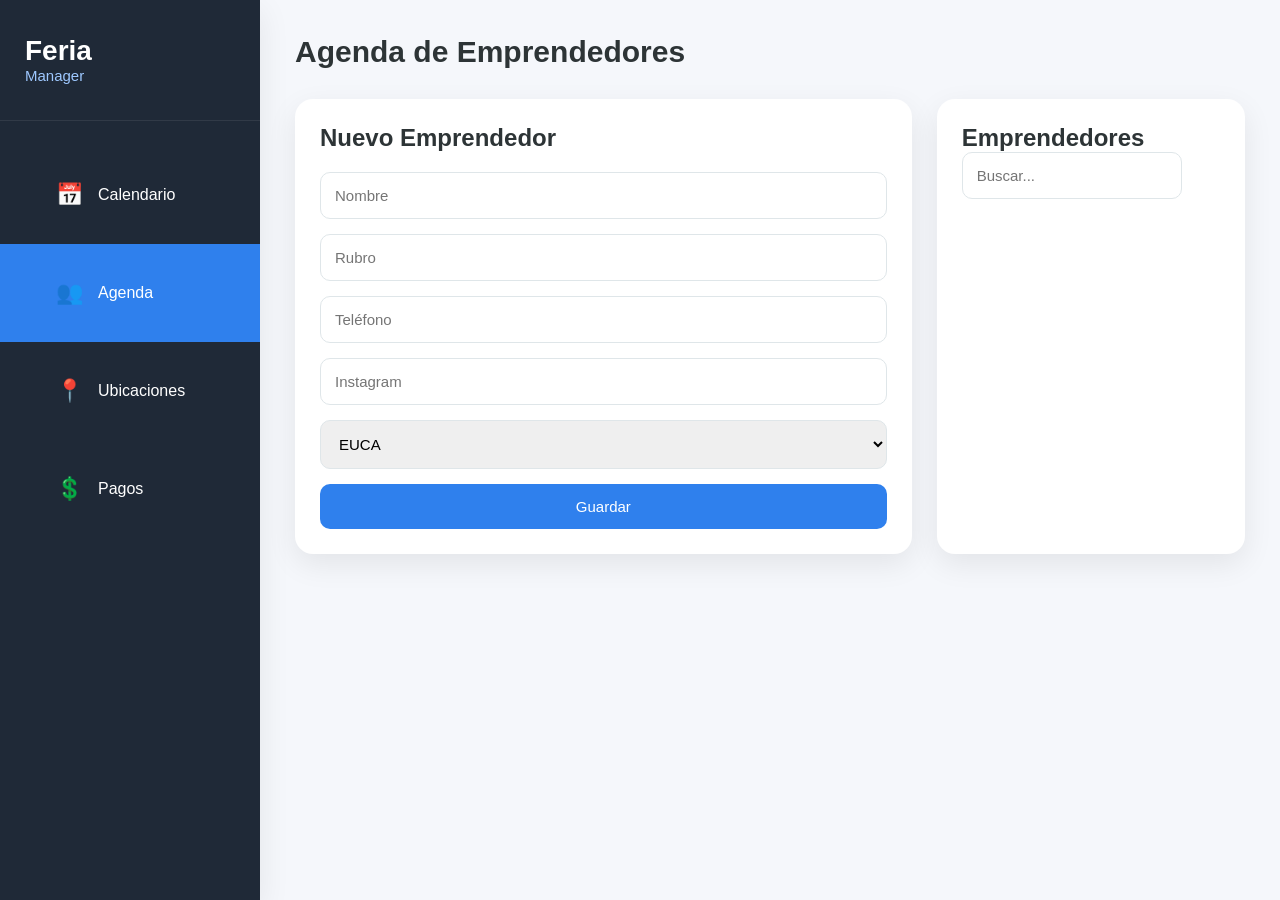
==== agenda.html @ 509d6440 "Add files via upload" ====
<!DOCTYPE html>
<html lang="es">

<head>

    <meta charset="UTF-8">

    <meta name="viewport" content="width=device-width, initial-scale=1.0">

    <title>Agenda</title>

    <link rel="stylesheet" href="css/style.css">

</head>

<body>
    <aside class="sidebar" id="sidebar">

        <div class="logo">
    
            <h2>Feria</h2>
    
            <span>Manager</span>
    
        </div>
    
        <nav>
    
            <ul>
    
                <li id="menuCalendario">
                    <a href="index.html">
                        <span>📅</span>
                        Calendario
                    </a>
                </li>
    
                <li id="menuAgenda">
                    <a href="agenda.html">
                        <span>👥</span>
                        Agenda
                    </a>
                </li>
    
                <li id="menuUbicaciones">
                    <a href="ubicaciones.html">
                        <span>📍</span>
                        Ubicaciones
                    </a>
                </li>
    
                <li id="menuPagos">
                    <a href="pagos.html">
                        <span>💲</span>
                        Pagos
                    </a>
                </li>
    
            </ul>
    
        </nav>
    
    </aside>

<div class="contenido">

<header>

<h1>Agenda de Emprendedores</h1>

</header>

<main>

<section class="tarjeta">

<h2>Nuevo Emprendedor</h2>

<form id="formAgenda">

<input
type="text"
id="nombre"
placeholder="Nombre"
required>

<input
type="text"
id="rubro"
placeholder="Rubro">

<input
type="text"
id="telefono"
placeholder="Teléfono">

<input
type="text"
id="instagram"
placeholder="Instagram">

<select id="feria">

<option value="EUCA">EUCA</option>

<option value="PLATE">PLATE</option>

</select>

<button type="submit">

Guardar

</button>

</form>

</section>

<section class="tarjeta">

<h2>Emprendedores</h2>

<input
type="text"
id="buscar"
placeholder="Buscar...">

<div id="listaAgenda"></div>

</section>

</main>

</div>

<script src="js/storage.js"></script>

<script src="js/agenda.js"></script>
<script>

    document.getElementById("menuAgenda").classList.add("activo");
    
    </script>

</body>

</html>
---- css/style.css ----
/* ===========================
   FERIA MANAGER
   Hoja de estilos principal
=========================== */

*{
    margin:0;
    padding:0;
    box-sizing:border-box;
}

:root{

    --color-principal:#2F80ED;
    --color-principal-hover:#1769d6;

    --color-fondo:#f5f7fb;
    --color-menu:#1f2937;

    --color-blanco:#ffffff;

    --color-texto:#2d3436;
    --color-texto-claro:#7f8c8d;

    --color-borde:#e5e7eb;

    --sombra:0 10px 30px rgba(0,0,0,.08);

    --radio:18px;

    --transicion:.25s;

}

body{

    font-family:'Poppins',sans-serif;
    background:var(--color-fondo);
    color:var(--color-texto);

    overflow-x:hidden;

}

/* APP */

.app{

    display:flex;

    min-height:100vh;

}

/* MENU */

.sidebar{

    width:260px;

    background:var(--color-menu);

    color:white;

    display:flex;

    flex-direction:column;

    transition:.35s;

    box-shadow:var(--sombra);

    position:fixed;

    left:0;

    top:0;

    bottom:0;

    z-index:100;

}

.logo{

    padding:35px 25px;

    border-bottom:1px solid rgba(255,255,255,.08);

}

.logo h2{

    font-size:28px;

    font-weight:700;

}

.logo span{

    color:#9ec8ff;

    font-size:15px;

}

.sidebar ul{

    list-style:none;

    margin-top:25px;

}

.sidebar li{

    display:flex;

    align-items:center;

    gap:15px;

    padding:18px 28px;

    cursor:pointer;

    transition:var(--transicion);

    font-size:16px;

}

.sidebar li:hover{

    background:rgba(255,255,255,.08);

}

.sidebar li.activo{

    background:var(--color-principal);

}

.sidebar li span{

    font-size:22px;

}

/* CONTENIDO */

.contenido{

    flex:1;

    margin-left:260px;

    padding:35px;

}

/* HEADER */

header{

    display:flex;

    justify-content:space-between;

    align-items:center;

    margin-bottom:30px;

}

header h1{

    font-size:30px;

    font-weight:600;

}

.menu{

    display:none;

}

/* MAIN */

main{

    display:grid;

    grid-template-columns:2fr 1fr;

    gap:25px;

}
/* ==========================================
   TARJETAS
========================================== */

.tarjeta,
.detalle{

    background:var(--color-blanco);

    border-radius:var(--radio);

    box-shadow:var(--sombra);

    padding:25px;

    animation:aparecer .5s ease;

}

.detalle{

    display:flex;

    flex-direction:column;

    gap:20px;

    min-height:620px;

}

/* ==========================================
   CABECERA DEL CALENDARIO
========================================== */

.cabecera-calendario{

    display:flex;

    justify-content:space-between;

    align-items:center;

    margin-bottom:25px;

}

.cabecera-calendario h2{

    font-size:24px;

    font-weight:600;

}

.cabecera-calendario button{

    width:45px;

    height:45px;

    border:none;

    border-radius:50%;

    cursor:pointer;

    background:var(--color-principal);

    color:white;

    font-size:18px;

    transition:.25s;

}

.cabecera-calendario button:hover{

    background:var(--color-principal-hover);

    transform:scale(1.08);

}

/* ==========================================
   DÍAS DE LA SEMANA
========================================== */

.dias-semana{

    display:grid;

    grid-template-columns:repeat(7,1fr);

    margin-bottom:15px;

}

.dias-semana div{

    text-align:center;

    font-weight:600;

    color:var(--color-texto-claro);

    padding:10px;

}

/* ==========================================
   CALENDARIO
========================================== */

.calendario{

    display:grid;

    grid-template-columns:repeat(7,1fr);

    gap:10px;

}

.dia{

    height:90px;

    border-radius:16px;

    background:#fafafa;

    display:flex;

    justify-content:center;

    align-items:center;

    cursor:pointer;

    font-weight:600;

    border:2px solid transparent;

    transition:.25s;

    position:relative;

}

.dia:hover{

    transform:translateY(-4px);

    background:#eef5ff;

    border-color:var(--color-principal);

}

.vacio{

    background:transparent;

    pointer-events:none;

    box-shadow:none;

}

/* Día seleccionado */

.seleccionado{

    background:var(--color-principal);

    color:white;

}

/* Hoy */

.hoy{

    border:2px solid #27ae60;

}

/* ==========================================
   FERIAS
========================================== */

.euca{

    background:#27ae60 !important;

    color:white;

}

.plate{

    background:#e67e22 !important;

    color:white;

}

.euca::after{

    content:"E";

    position:absolute;

    bottom:6px;

    right:8px;

    font-size:12px;

    font-weight:bold;

}

.plate::after{

    content:"P";

    position:absolute;

    bottom:6px;

    right:8px;

    font-size:12px;

    font-weight:bold;

}

/* ==========================================
   PANEL DERECHO
========================================== */

.detalle h3{

    font-size:22px;

}

#detalleDia{

    background:#f7f9fc;

    border-radius:15px;

    padding:20px;

    min-height:180px;

    line-height:1.7;

    border:1px solid var(--color-borde);

}

.botones{

    display:flex;

    flex-direction:column;

    gap:15px;

}

.botones button{

    border:none;

    cursor:pointer;

    padding:16px;

    border-radius:14px;

    color:white;

    font-size:16px;

    font-weight:600;

    transition:.25s;

}

#btnEuca{

    background:#27ae60;

}

#btnPlate{

    background:#e67e22;

}

.botones button:hover{

    transform:translateY(-3px);

    box-shadow:0 10px 20px rgba(0,0,0,.15);

}

/* ==========================================
   ANIMACIONES
========================================== */

@keyframes aparecer{

    from{

        opacity:0;

        transform:translateY(20px);

    }

    to{

        opacity:1;

        transform:translateY(0);

    }

}

/* ==========================================
   SCROLL
========================================== */

::-webkit-scrollbar{

    width:10px;

}

::-webkit-scrollbar-thumb{

    background:var(--color-principal);

    border-radius:20px;

}

::-webkit-scrollbar-track{

    background:#edf2f7;

}

/* ==========================================
   RESPONSIVE
========================================== */

@media(max-width:1000px){

    main{

        grid-template-columns:1fr;

    }

    .detalle{

        min-height:auto;

    }

}

@media(max-width:768px){

    .sidebar{

        width:220px;

        transform:translateX(-100%);

    }

    .sidebar.abierto{

        transform:translateX(0);

    }

    .contenido{

        margin-left:0;

        padding:20px;

    }

    .menu{

        display:flex;

        align-items:center;

        justify-content:center;

        width:45px;

        height:45px;

        border-radius:10px;

        background:var(--color-principal);

        color:white;

        cursor:pointer;

        font-size:22px;

    }

    header{

        gap:15px;

    }

    header h1{

        font-size:22px;

    }

    .dia{

        height:65px;

        font-size:14px;

    }

}
/*==========================
FORMULARIOS
===========================*/

form{

    display:flex;
    
    flex-direction:column;
    
    gap:15px;
    
    margin-top:20px;
    
    }
    
    input,
    select{
    
    padding:14px;
    
    border:1px solid #dfe6e9;
    
    border-radius:10px;
    
    font-size:15px;
    
    font-family:Poppins,sans-serif;
    
    }
    
    button{
    
    padding:14px;
    
    border:none;
    
    border-radius:10px;
    
    background:#2F80ED;
    
    color:white;
    
    cursor:pointer;
    
    font-size:15px;
    
    transition:.25s;
    
    }
    
    button:hover{
    
    background:#1769d6;
    
    }
    
    .emprendedor,
    .pago{
    
    background:white;
    
    padding:15px;
    
    border-radius:12px;
    
    margin-bottom:15px;
    
    box-shadow:0 3px 10px rgba(0,0,0,.08);
    
    }
    
    .emprendedor h3,
    .pago h3{
    
    margin-bottom:8px;
    
    }
    
    .emprendedor button,
    .pago button{
    
    margin-top:10px;
    
    margin-right:10px;
    
    }
    .sidebar ul{

        list-style:none;
    
        margin-top:25px;
    
    }
    
    .sidebar li{
    
        transition:.25s;
    
    }
    
    .sidebar li a{
    
        display:flex;
    
        align-items:center;
    
        gap:15px;
    
        padding:18px 28px;
    
        color:white;
    
        text-decoration:none;
    
        font-size:16px;
    
    }
    
    .sidebar li:hover{
    
        background:rgba(255,255,255,.08);
    
    }
    
    .sidebar li.activo{
    
        background:#2F80ED;
    
    }
    
    .sidebar li span{
    
        font-size:22px;
    
    }
    .feria{

        background:#2F80ED;
        color:white;
    
    }
    
    .contenidoFeria{
    
        display:flex;
        flex-direction:column;
        justify-content:center;
        align-items:center;
        height:100%;
        gap:3px;
        text-align:center;
    
    }
    
    .contenidoFeria strong{
    
        font-size:18px;
    
    }
    
    .contenidoFeria small{
    
        font-size:11px;
        font-weight:600;
    
    }
    
    .contenidoFeria span{
    
        font-size:11px;
    
    }
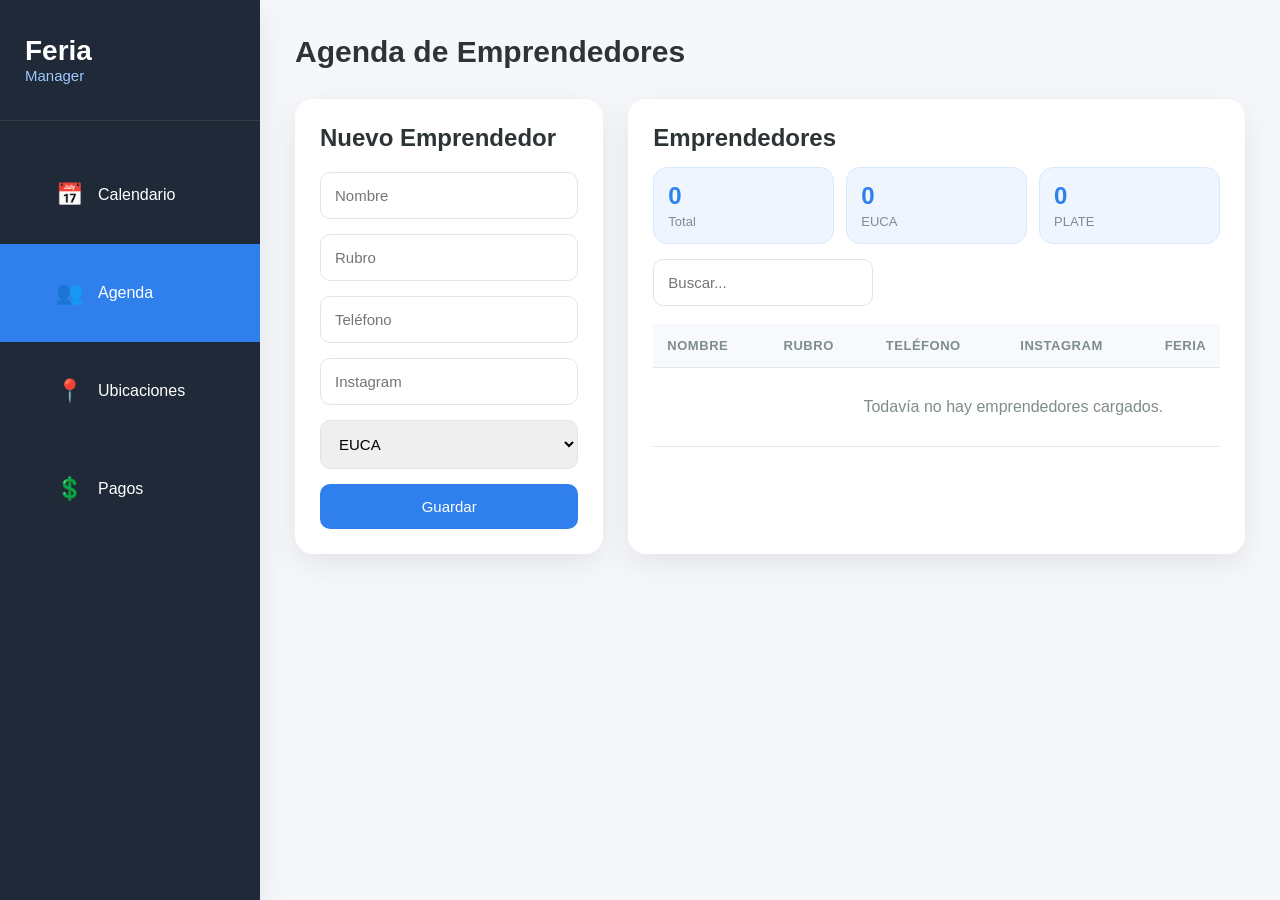
==== commit 60a51be9: "Improve agenda and booth module visuals" ====
--- a/agenda.html
+++ b/agenda.html
@@ -1,148 +1,178 @@
-<!DOCTYPE html>
-<html lang="es">
-
-<head>
-
-    <meta charset="UTF-8">
-
-    <meta name="viewport" content="width=device-width, initial-scale=1.0">
-
-    <title>Agenda</title>
-
-    <link rel="stylesheet" href="css/style.css">
-
-</head>
-
-<body>
-    <aside class="sidebar" id="sidebar">
-
-        <div class="logo">
-    
-            <h2>Feria</h2>
-    
-            <span>Manager</span>
-    
-        </div>
-    
-        <nav>
-    
-            <ul>
-    
-                <li id="menuCalendario">
-                    <a href="index.html">
-                        <span>📅</span>
-                        Calendario
-                    </a>
-                </li>
-    
-                <li id="menuAgenda">
-                    <a href="agenda.html">
-                        <span>👥</span>
-                        Agenda
-                    </a>
-                </li>
-    
-                <li id="menuUbicaciones">
-                    <a href="ubicaciones.html">
-                        <span>📍</span>
-                        Ubicaciones
-                    </a>
-                </li>
-    
-                <li id="menuPagos">
-                    <a href="pagos.html">
-                        <span>💲</span>
-                        Pagos
-                    </a>
-                </li>
-    
-            </ul>
-    
-        </nav>
-    
-    </aside>
-
-<div class="contenido">
-
-<header>
-
-<h1>Agenda de Emprendedores</h1>
-
-</header>
-
-<main>
-
-<section class="tarjeta">
-
-<h2>Nuevo Emprendedor</h2>
-
-<form id="formAgenda">
-
-<input
-type="text"
-id="nombre"
-placeholder="Nombre"
-required>
-
-<input
-type="text"
-id="rubro"
-placeholder="Rubro">
-
-<input
-type="text"
-id="telefono"
-placeholder="Teléfono">
-
-<input
-type="text"
-id="instagram"
-placeholder="Instagram">
-
-<select id="feria">
-
-<option value="EUCA">EUCA</option>
-
-<option value="PLATE">PLATE</option>
-
-</select>
-
-<button type="submit">
-
-Guardar
-
-</button>
-
-</form>
-
-</section>
-
-<section class="tarjeta">
-
-<h2>Emprendedores</h2>
-
-<input
-type="text"
-id="buscar"
-placeholder="Buscar...">
-
-<div id="listaAgenda"></div>
-
-</section>
-
-</main>
-
-</div>
-
-<script src="js/storage.js"></script>
-
-<script src="js/agenda.js"></script>
-<script>
-
-    document.getElementById("menuAgenda").classList.add("activo");
-    
-    </script>
-
-</body>
-
-</html>+<!DOCTYPE html>
+<html lang="es">
+
+<head>
+
+    <meta charset="UTF-8">
+
+    <meta name="viewport" content="width=device-width, initial-scale=1.0">
+
+    <title>Agenda</title>
+
+    <link rel="stylesheet" href="css/style.css">
+
+</head>
+
+<body>
+    <aside class="sidebar" id="sidebar">
+
+        <div class="logo">
+
+            <h2>Feria</h2>
+
+            <span>Manager</span>
+
+        </div>
+
+        <nav>
+
+            <ul>
+
+                <li id="menuCalendario">
+                    <a href="index.html">
+                        <span>📅</span>
+                        Calendario
+                    </a>
+                </li>
+
+                <li id="menuAgenda">
+                    <a href="agenda.html">
+                        <span>👥</span>
+                        Agenda
+                    </a>
+                </li>
+
+                <li id="menuUbicaciones">
+                    <a href="ubicaciones.html">
+                        <span>📍</span>
+                        Ubicaciones
+                    </a>
+                </li>
+
+                <li id="menuPagos">
+                    <a href="pagos.html">
+                        <span>💲</span>
+                        Pagos
+                    </a>
+                </li>
+
+            </ul>
+
+        </nav>
+
+    </aside>
+
+<div class="contenido">
+
+<header>
+
+<h1>Agenda de Emprendedores</h1>
+
+</header>
+
+<main class="agendaMain">
+
+<section class="tarjeta">
+
+<h2>Nuevo Emprendedor</h2>
+
+<form id="formAgenda">
+
+<input
+type="text"
+id="nombre"
+placeholder="Nombre"
+required>
+
+<input
+type="text"
+id="rubro"
+placeholder="Rubro">
+
+<input
+type="text"
+id="telefono"
+placeholder="Teléfono">
+
+<input
+type="text"
+id="instagram"
+placeholder="Instagram">
+
+<select id="feria">
+
+<option value="EUCA">EUCA</option>
+
+<option value="PLATE">PLATE</option>
+
+</select>
+
+<button type="submit">
+
+Guardar
+
+</button>
+
+</form>
+
+</section>
+
+<section class="tarjeta">
+
+<h2>Emprendedores</h2>
+
+<div class="resumenAgenda" id="resumenAgenda"></div>
+
+<input
+type="text"
+id="buscar"
+placeholder="Buscar...">
+
+<div class="tablaResponsive">
+
+<table class="tablaAgenda">
+
+<thead>
+
+<tr>
+
+<th>Nombre</th>
+
+<th>Rubro</th>
+
+<th>Teléfono</th>
+
+<th>Instagram</th>
+
+<th>Feria</th>
+
+<th>Acciones</th>
+
+</tr>
+
+</thead>
+
+<tbody id="listaAgenda"></tbody>
+
+</table>
+
+</div>
+
+</section>
+
+</main>
+
+</div>
+
+<script src="css/js/storage.js"></script>
+
+<script src="css/js/agenda.js"></script>
+<script>
+
+    document.getElementById("menuAgenda").classList.add("activo");
+
+    </script>
+
+</body>
+
+</html>
--- a/css/style.css
+++ b/css/style.css
@@ -827,4 +827,308 @@
     
         font-size:11px;
     
-    }+    }
+/* ==========================================
+   UBICACIONES
+========================================== */
+
+.gridPuestos{
+
+    display:grid;
+    grid-template-columns:repeat(auto-fit,minmax(90px,1fr));
+    gap:12px;
+    margin-top:20px;
+
+}
+
+.puesto{
+
+    min-height:80px;
+    border-radius:14px;
+    background:#eef2f7;
+    color:var(--color-texto);
+    border:2px solid var(--color-borde);
+    display:flex;
+    flex-direction:column;
+    justify-content:center;
+    align-items:center;
+    gap:6px;
+    cursor:pointer;
+    text-align:center;
+    transition:var(--transicion);
+
+}
+
+.puesto:hover{
+
+    transform:translateY(-3px);
+    border-color:var(--color-principal);
+
+}
+
+.puesto small{
+
+    max-width:100%;
+    padding:0 6px;
+    overflow:hidden;
+    text-overflow:ellipsis;
+    white-space:nowrap;
+    font-size:11px;
+
+}
+
+.puestoPago{
+
+    background:#27ae60;
+    border-color:#219653;
+    color:white;
+
+}
+
+.puestoNoPago{
+
+    background:#eb5757;
+    border-color:#c0392b;
+    color:white;
+
+}
+
+.leyendaPuestos{
+
+    display:flex;
+    gap:16px;
+    flex-wrap:wrap;
+    margin-top:12px;
+    color:var(--color-texto-claro);
+    font-size:14px;
+
+}
+
+.leyendaPuestos span{
+
+    display:flex;
+    align-items:center;
+    gap:8px;
+
+}
+
+.colorPago,
+.colorNoPago{
+
+    width:14px;
+    height:14px;
+    border-radius:50%;
+    display:inline-block;
+
+}
+
+.colorPago{
+
+    background:#27ae60;
+
+}
+
+.colorNoPago{
+
+    background:#eb5757;
+
+}
+
+/* ==========================================
+   AGENDA VISUAL
+========================================== */
+
+.resumenAgenda{
+
+    display:grid;
+    grid-template-columns:repeat(auto-fit,minmax(110px,1fr));
+    gap:12px;
+    margin:15px 0;
+
+}
+
+.resumenAgendaCard{
+
+    background:#eef5ff;
+    border:1px solid #d7e8ff;
+    border-radius:14px;
+    padding:14px;
+    display:flex;
+    flex-direction:column;
+    gap:4px;
+
+}
+
+.resumenAgendaCard strong{
+
+    color:var(--color-principal);
+    font-size:24px;
+
+}
+
+.resumenAgendaCard span{
+
+    color:var(--color-texto-claro);
+    font-size:13px;
+
+}
+
+.tablaResponsive{
+
+    width:100%;
+    overflow-x:auto;
+    margin-top:18px;
+
+}
+
+.tablaAgenda{
+
+    width:100%;
+    border-collapse:collapse;
+    min-width:720px;
+
+}
+
+.tablaAgenda th,
+.tablaAgenda td{
+
+    padding:14px;
+    border-bottom:1px solid var(--color-borde);
+    text-align:left;
+    vertical-align:middle;
+
+}
+
+.tablaAgenda th{
+
+    background:#f7f9fc;
+    color:var(--color-texto-claro);
+    font-size:13px;
+    text-transform:uppercase;
+    letter-spacing:.04em;
+
+}
+
+.tablaAgenda tr:hover td{
+
+    background:#fbfdff;
+
+}
+
+.tablaAgenda button{
+
+    margin:4px 6px 4px 0;
+    padding:10px 12px;
+
+}
+
+.btnEliminar{
+
+    background:#eb5757;
+
+}
+
+.btnEliminar:hover{
+
+    background:#c0392b;
+
+}
+
+.agendaVacia{
+
+    color:var(--color-texto-claro);
+    text-align:center !important;
+    padding:30px !important;
+
+}
+
+/* ==========================================
+   MODULOS DE PUESTOS
+========================================== */
+
+.tarjetaModulos{
+
+    display:flex;
+    flex-direction:column;
+
+}
+
+.ayudaModulos{
+
+    color:var(--color-texto-claro);
+    margin-top:8px;
+
+}
+
+.modulosPuestos{
+
+    display:grid;
+    grid-template-columns:repeat(auto-fit,minmax(220px,1fr));
+    gap:18px;
+    margin-top:20px;
+
+}
+
+.moduloPuestos{
+
+    border:1px solid var(--color-borde);
+    border-radius:16px;
+    padding:16px;
+    background:#fbfdff;
+
+}
+
+.moduloPuestos h3{
+
+    margin-bottom:12px;
+    color:var(--color-principal);
+
+}
+
+.moduloPuestos .gridPuestos{
+
+    grid-template-columns:repeat(5,minmax(0,1fr));
+    gap:8px;
+    margin-top:0;
+
+}
+
+.moduloPuestos .puesto{
+
+    min-height:78px;
+
+}
+
+.puestoSeleccionado{
+
+    outline:3px solid #f2c94c;
+    outline-offset:3px;
+
+}
+
+.colorLibre{
+
+    width:14px;
+    height:14px;
+    border-radius:50%;
+    display:inline-block;
+    background:#eef2f7;
+    border:1px solid var(--color-borde);
+
+}
+
+.agendaMain{
+
+    grid-template-columns:minmax(280px,.8fr) minmax(520px,1.6fr);
+
+}
+
+@media(max-width:1000px){
+
+    .agendaMain{
+
+        grid-template-columns:1fr;
+
+    }
+
+}
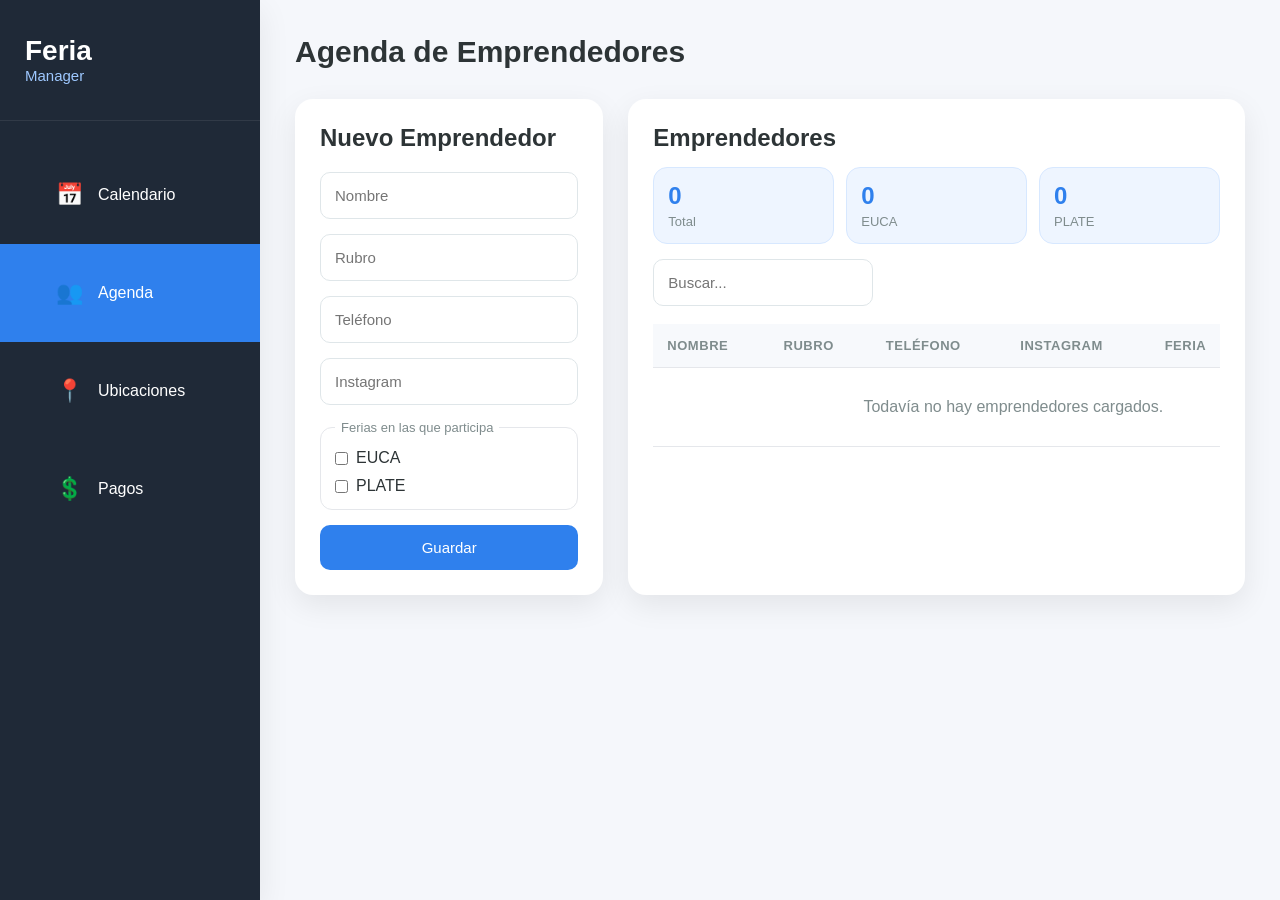
==== commit cf35d184: "Support multi-fair agenda and automatic calendar counts" ====
--- a/agenda.html
+++ b/agenda.html
@@ -99,13 +99,15 @@
 id="instagram"
 placeholder="Instagram">
 
-<select id="feria">
+<fieldset class="feriasOpciones">
 
-<option value="EUCA">EUCA</option>
+<legend>Ferias en las que participa</legend>
 
-<option value="PLATE">PLATE</option>
+<label><input type="checkbox" name="feria" value="EUCA"> EUCA</label>
 
-</select>
+<label><input type="checkbox" name="feria" value="PLATE"> PLATE</label>
+
+</fieldset>
 
 <button type="submit">
 
--- a/css/style.css
+++ b/css/style.css
@@ -1132,3 +1132,49 @@
     }
 
 }
+
+/* ==========================================
+   FERIAS MULTIPLE SELECCION
+========================================== */
+
+.feriasOpciones{
+
+    border:1px solid var(--color-borde);
+    border-radius:12px;
+    padding:14px;
+    display:flex;
+    flex-direction:column;
+    gap:10px;
+
+}
+
+.feriasOpciones legend{
+
+    padding:0 6px;
+    color:var(--color-texto-claro);
+    font-size:13px;
+
+}
+
+.feriasOpciones label{
+
+    display:flex;
+    align-items:center;
+    gap:8px;
+    cursor:pointer;
+
+}
+
+.feriasOpciones input{
+
+    width:auto;
+
+}
+
+input[readonly]{
+
+    background:#f7f9fc;
+    color:var(--color-texto-claro);
+    cursor:not-allowed;
+
+}
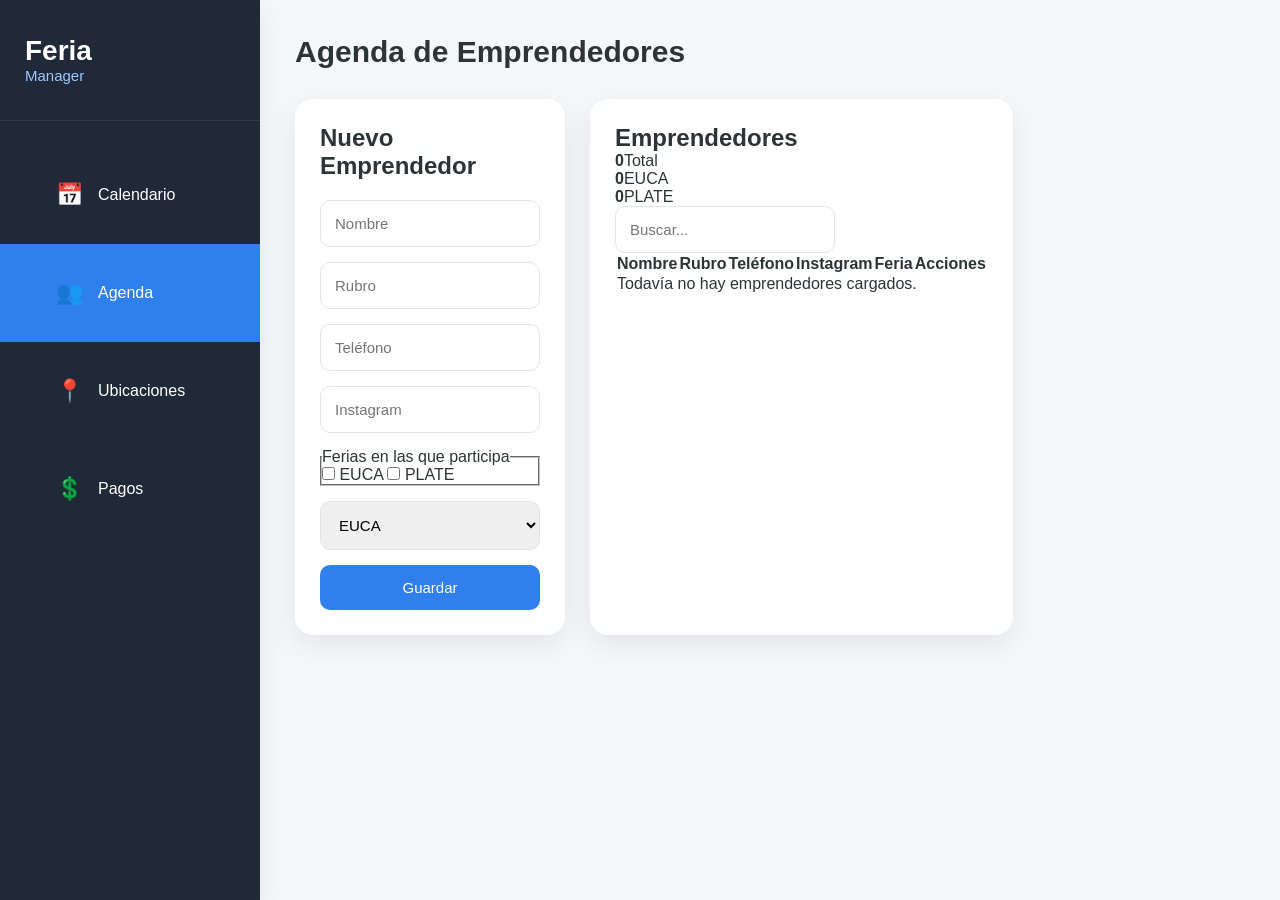
==== commit 80ba77dc: "Merge branch 'main' into codex/revisar-el-codigo-por-errores-spr3y6" ====
--- a/agenda.html
+++ b/agenda.html
@@ -71,6 +71,7 @@
 </header>
 
 <main class="agendaMain">
+<main>
 
 <section class="tarjeta">
 
@@ -108,6 +109,13 @@
 <label><input type="checkbox" name="feria" value="PLATE"> PLATE</label>
 
 </fieldset>
+<select id="feria">
+
+<option value="EUCA">EUCA</option>
+
+<option value="PLATE">PLATE</option>
+
+</select>
 
 <button type="submit">
 
@@ -159,6 +167,7 @@
 </table>
 
 </div>
+<div id="listaAgenda"></div>
 
 </section>
 
--- a/css/style.css
+++ b/css/style.css
@@ -827,354 +827,351 @@
     
         font-size:11px;
     
-    }
-/* ==========================================
-   UBICACIONES
-========================================== */
-
-.gridPuestos{
-
-    display:grid;
-    grid-template-columns:repeat(auto-fit,minmax(90px,1fr));
-    gap:12px;
-    margin-top:20px;
-
-}
-
-.puesto{
-
-    min-height:80px;
-    border-radius:14px;
-    background:#eef2f7;
-    color:var(--color-texto);
-    border:2px solid var(--color-borde);
-    display:flex;
-    flex-direction:column;
-    justify-content:center;
-    align-items:center;
-    gap:6px;
-    cursor:pointer;
-    text-align:center;
-    transition:var(--transicion);
-
-}
-
-.puesto:hover{
-
-    transform:translateY(-3px);
-    border-color:var(--color-principal);
-
-}
-
-.puesto small{
-
-    max-width:100%;
-    padding:0 6px;
-    overflow:hidden;
-    text-overflow:ellipsis;
-    white-space:nowrap;
-    font-size:11px;
-
-}
-
-.puestoPago{
-
-    background:#27ae60;
-    border-color:#219653;
-    color:white;
-
-}
-
-.puestoNoPago{
-
-    background:#eb5757;
-    border-color:#c0392b;
-    color:white;
-
-}
-
-.leyendaPuestos{
-
-    display:flex;
-    gap:16px;
-    flex-wrap:wrap;
-    margin-top:12px;
-    color:var(--color-texto-claro);
-    font-size:14px;
-
-}
-
-.leyendaPuestos span{
-
-    display:flex;
-    align-items:center;
-    gap:8px;
-
-}
-
-.colorPago,
-.colorNoPago{
-
-    width:14px;
-    height:14px;
-    border-radius:50%;
-    display:inline-block;
-
-}
-
-.colorPago{
-
-    background:#27ae60;
-
-}
-
-.colorNoPago{
-
-    background:#eb5757;
-
-}
-
-/* ==========================================
-   AGENDA VISUAL
-========================================== */
-
-.resumenAgenda{
-
-    display:grid;
-    grid-template-columns:repeat(auto-fit,minmax(110px,1fr));
-    gap:12px;
-    margin:15px 0;
-
-}
-
-.resumenAgendaCard{
-
-    background:#eef5ff;
-    border:1px solid #d7e8ff;
-    border-radius:14px;
-    padding:14px;
-    display:flex;
-    flex-direction:column;
-    gap:4px;
-
-}
-
-.resumenAgendaCard strong{
-
-    color:var(--color-principal);
-    font-size:24px;
-
-}
-
-.resumenAgendaCard span{
-
-    color:var(--color-texto-claro);
-    font-size:13px;
-
-}
-
-.tablaResponsive{
-
-    width:100%;
-    overflow-x:auto;
-    margin-top:18px;
-
-}
-
-.tablaAgenda{
-
-    width:100%;
-    border-collapse:collapse;
-    min-width:720px;
-
-}
-
-.tablaAgenda th,
-.tablaAgenda td{
-
-    padding:14px;
-    border-bottom:1px solid var(--color-borde);
-    text-align:left;
-    vertical-align:middle;
-
-}
-
-.tablaAgenda th{
-
-    background:#f7f9fc;
-    color:var(--color-texto-claro);
-    font-size:13px;
-    text-transform:uppercase;
-    letter-spacing:.04em;
-
-}
-
-.tablaAgenda tr:hover td{
-
-    background:#fbfdff;
-
-}
-
-.tablaAgenda button{
-
-    margin:4px 6px 4px 0;
-    padding:10px 12px;
-
-}
-
-.btnEliminar{
-
-    background:#eb5757;
-
-}
-
-.btnEliminar:hover{
-
-    background:#c0392b;
-
-}
-
-.agendaVacia{
-
-    color:var(--color-texto-claro);
-    text-align:center !important;
-    padding:30px !important;
-
-}
-
-/* ==========================================
-   MODULOS DE PUESTOS
-========================================== */
-
-.tarjetaModulos{
-
-    display:flex;
-    flex-direction:column;
-
-}
-
-.ayudaModulos{
-
-    color:var(--color-texto-claro);
-    margin-top:8px;
-
-}
-
-.modulosPuestos{
-
-    display:grid;
-    grid-template-columns:repeat(auto-fit,minmax(220px,1fr));
-    gap:18px;
-    margin-top:20px;
-
-}
-
-.moduloPuestos{
-
-    border:1px solid var(--color-borde);
-    border-radius:16px;
-    padding:16px;
-    background:#fbfdff;
-
-}
-
-.moduloPuestos h3{
-
-    margin-bottom:12px;
-    color:var(--color-principal);
-
-}
-
-.moduloPuestos .gridPuestos{
-
-    grid-template-columns:repeat(5,minmax(0,1fr));
-    gap:8px;
-    margin-top:0;
-
-}
-
-.moduloPuestos .puesto{
-
-    min-height:78px;
-
-}
-
-.puestoSeleccionado{
-
-    outline:3px solid #f2c94c;
-    outline-offset:3px;
-
-}
-
-.colorLibre{
-
-    width:14px;
-    height:14px;
-    border-radius:50%;
-    display:inline-block;
-    background:#eef2f7;
-    border:1px solid var(--color-borde);
-
-}
-
-.agendaMain{
-
-    grid-template-columns:minmax(280px,.8fr) minmax(520px,1.6fr);
-
-}
-
-@media(max-width:1000px){
-
-    .agendaMain{
-
-        grid-template-columns:1fr;
-
-    }
-
-}
-
-/* ==========================================
-   FERIAS MULTIPLE SELECCION
-========================================== */
-
-.feriasOpciones{
-
-    border:1px solid var(--color-borde);
-    border-radius:12px;
-    padding:14px;
-    display:flex;
-    flex-direction:column;
-    gap:10px;
-
-}
-
-.feriasOpciones legend{
-
-    padding:0 6px;
-    color:var(--color-texto-claro);
-    font-size:13px;
-
-}
-
-.feriasOpciones label{
-
-    display:flex;
-    align-items:center;
-    gap:8px;
-    cursor:pointer;
-
-}
-
-.feriasOpciones input{
-
-    width:auto;
-
-}
-
-input[readonly]{
-
-    background:#f7f9fc;
-    color:var(--color-texto-claro);
-    cursor:not-allowed;
-
-}
+    }
+/* ==========================================
+   UBICACIONES
+========================================== */
+
+.gridPuestos{
+
+    display:grid;
+    grid-template-columns:repeat(auto-fit,minmax(90px,1fr));
+    gap:12px;
+    margin-top:20px;
+
+}
+
+.puesto{
+
+    min-height:80px;
+    border-radius:14px;
+    background:#eef2f7;
+    color:var(--color-texto);
+    border:2px solid var(--color-borde);
+    display:flex;
+    flex-direction:column;
+    justify-content:center;
+    align-items:center;
+    gap:6px;
+    cursor:pointer;
+    text-align:center;
+    transition:var(--transicion);
+
+}
+
+.puesto:hover{
+
+    transform:translateY(-3px);
+    border-color:var(--color-principal);
+
+}
+
+.puesto small{
+
+    max-width:100%;
+    padding:0 6px;
+    overflow:hidden;
+    text-overflow:ellipsis;
+    white-space:nowrap;
+    font-size:11px;
+
+}
+
+.puestoPago{
+
+    background:#27ae60;
+    border-color:#219653;
+    color:white;
+
+}
+
+.puestoNoPago{
+
+    background:#eb5757;
+    border-color:#c0392b;
+    color:white;
+
+}
+
+.leyendaPuestos{
+
+    display:flex;
+    gap:16px;
+    flex-wrap:wrap;
+    margin-top:12px;
+    color:var(--color-texto-claro);
+    font-size:14px;
+
+}
+
+.leyendaPuestos span{
+
+    display:flex;
+    align-items:center;
+    gap:8px;
+
+}
+
+.colorPago,
+.colorNoPago{
+
+    width:14px;
+    height:14px;
+    border-radius:50%;
+    display:inline-block;
+
+}
+
+.colorPago{
+
+    background:#27ae60;
+
+}
+
+.colorNoPago{
+
+    background:#eb5757;
+
+}
+
+/* ==========================================
+   AGENDA VISUAL
+
+.resumenAgenda{
+
+    display:grid;
+    grid-template-columns:repeat(auto-fit,minmax(110px,1fr));
+    gap:12px;
+    margin:15px 0;
+
+}
+
+.resumenAgendaCard{
+
+    background:#eef5ff;
+    border:1px solid #d7e8ff;
+    border-radius:14px;
+    padding:14px;
+    display:flex;
+    flex-direction:column;
+    gap:4px;
+
+}
+
+.resumenAgendaCard strong{
+
+    color:var(--color-principal);
+    font-size:24px;
+
+}
+
+.resumenAgendaCard span{
+
+    color:var(--color-texto-claro);
+    font-size:13px;
+
+}
+
+.tablaResponsive{
+
+    width:100%;
+    overflow-x:auto;
+    margin-top:18px;
+
+}
+
+.tablaAgenda{
+
+    width:100%;
+    border-collapse:collapse;
+    min-width:720px;
+
+}
+
+.tablaAgenda th,
+.tablaAgenda td{
+
+    padding:14px;
+    border-bottom:1px solid var(--color-borde);
+    text-align:left;
+    vertical-align:middle;
+
+}
+
+.tablaAgenda th{
+
+    background:#f7f9fc;
+    color:var(--color-texto-claro);
+    font-size:13px;
+    text-transform:uppercase;
+    letter-spacing:.04em;
+
+}
+
+.tablaAgenda tr:hover td{
+
+    background:#fbfdff;
+
+}
+
+.tablaAgenda button{
+
+    margin:4px 6px 4px 0;
+    padding:10px 12px;
+
+}
+
+.btnEliminar{
+
+    background:#eb5757;
+
+}
+
+.btnEliminar:hover{
+
+    background:#c0392b;
+
+}
+
+.agendaVacia{
+
+    color:var(--color-texto-claro);
+    text-align:center !important;
+    padding:30px !important;
+
+}
+
+/* ==========================================
+   MODULOS DE PUESTOS
+
+.tarjetaModulos{
+
+    display:flex;
+    flex-direction:column;
+
+}
+
+.ayudaModulos{
+
+    color:var(--color-texto-claro);
+    margin-top:8px;
+
+}
+
+.modulosPuestos{
+
+    display:grid;
+    grid-template-columns:repeat(auto-fit,minmax(220px,1fr));
+    gap:18px;
+    margin-top:20px;
+
+}
+
+.moduloPuestos{
+
+    border:1px solid var(--color-borde);
+    border-radius:16px;
+    padding:16px;
+    background:#fbfdff;
+
+}
+
+.moduloPuestos h3{
+
+    margin-bottom:12px;
+    color:var(--color-principal);
+
+}
+
+.moduloPuestos .gridPuestos{
+
+    grid-template-columns:repeat(5,minmax(0,1fr));
+    gap:8px;
+    margin-top:0;
+
+}
+
+.moduloPuestos .puesto{
+
+    min-height:78px;
+
+}
+
+.puestoSeleccionado{
+
+    outline:3px solid #f2c94c;
+    outline-offset:3px;
+
+}
+
+.colorLibre{
+
+    width:14px;
+    height:14px;
+    border-radius:50%;
+    display:inline-block;
+    background:#eef2f7;
+    border:1px solid var(--color-borde);
+
+}
+
+.agendaMain{
+
+    grid-template-columns:minmax(280px,.8fr) minmax(520px,1.6fr);
+
+}
+
+@media(max-width:1000px){
+
+    .agendaMain{
+
+        grid-template-columns:1fr;
+
+    }
+
+}
+
+/* ==========================================
+   FERIAS MULTIPLE SELECCION
+
+.feriasOpciones{
+
+    border:1px solid var(--color-borde);
+    border-radius:12px;
+    padding:14px;
+    display:flex;
+    flex-direction:column;
+    gap:10px;
+
+}
+
+.feriasOpciones legend{
+
+    padding:0 6px;
+    color:var(--color-texto-claro);
+    font-size:13px;
+
+}
+
+.feriasOpciones label{
+
+    display:flex;
+    align-items:center;
+    gap:8px;
+    cursor:pointer;
+
+}
+
+.feriasOpciones input{
+
+    width:auto;
+
+}
+
+input[readonly]{
+
+    background:#f7f9fc;
+    color:var(--color-texto-claro);
+    cursor:not-allowed;
+
+}
